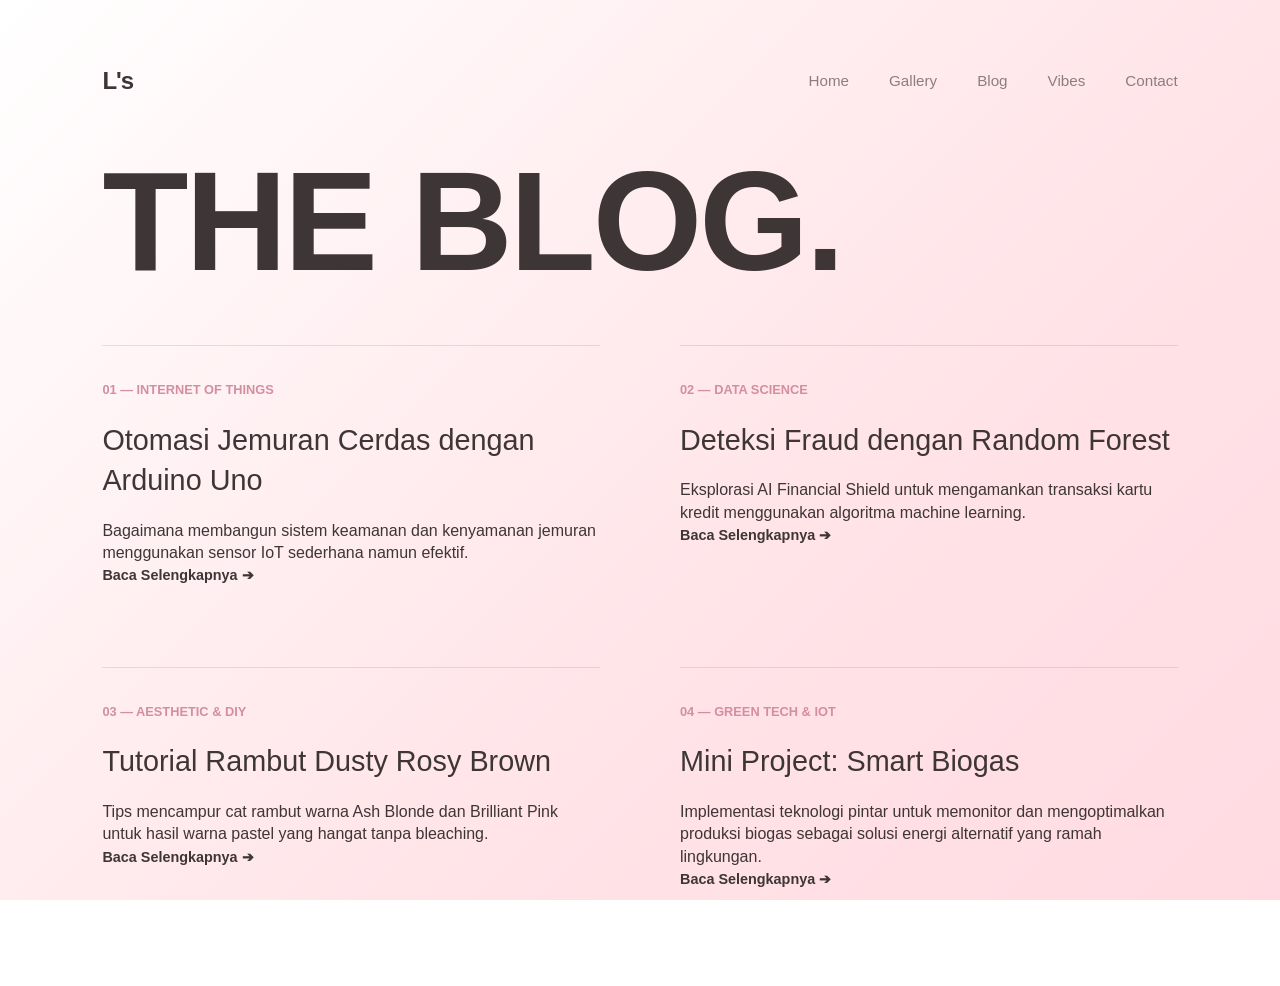
==== blog.html @ 73169fa2 "Add files via upload" ====
<!DOCTYPE html>
<html lang="id">
<head>
    <meta charset="UTF-8">
    <meta name="viewport" content="width=device-width, initial-scale=1.0">
    <title>Blog & Thoughts | L's</title>
    <link rel="stylesheet" href="assets/css/style.css">
</head>
<body>
    <nav class="navbar">
        <div class="logo">L's</div>
      <ul class="nav-links">
            <li><a href="index.html">Home</a></li>
            <li><a href="gallery.html">Gallery</a></li>
            <li><a href="blog.html">Blog</a></li>
            <li><a href="vibes.html">Vibes</a></li>
            <li><a href="contact.html">Contact</a></li>
        </ul>
    </nav>

    <main class="container">
        <h1 class="massive-title">The Blog.</h1>
       <div class="grid">
            <article class="card">
                <span>01 — Internet of Things</span>
                <h3>Otomasi Jemuran Cerdas dengan Arduino Uno</h3>
                <p>Bagaimana membangun sistem keamanan dan kenyamanan jemuran menggunakan sensor IoT sederhana namun efektif.</p>
                <a href="article-iot.html" class="read-link">Baca Selengkapnya ➔</a>
            </article>

            <article class="card">
                <span>02 — Data Science</span>
                <h3>Deteksi Fraud dengan Random Forest</h3>
                <p>Eksplorasi AI Financial Shield untuk mengamankan transaksi kartu kredit menggunakan algoritma machine learning.</p>
                <a href="article-data.html" class="read-link">Baca Selengkapnya ➔</a>
            </article>

            <article class="card">
                <span>03 — Aesthetic & DIY</span>
                <h3>Tutorial Rambut Dusty Rosy Brown</h3>
                <p>Tips mencampur cat rambut warna Ash Blonde dan Brilliant Pink untuk hasil warna pastel yang hangat tanpa bleaching.</p>
                <a href="article-hair.html" class="read-link">Baca Selengkapnya ➔</a>
            </article>

            <article class="card">
                <span>04 — Green Tech & IoT</span>
                <h3>Mini Project: Smart Biogas</h3>
                <p>Implementasi teknologi pintar untuk memonitor dan mengoptimalkan produksi biogas sebagai solusi energi alternatif yang ramah lingkungan.</p>
                <a href="article-biogas.html" class="read-link">Baca Selengkapnya ➔</a>
            </article>
        </div>
    </main>
</body>
</html>
---- assets/css/style.css ----
@import url('https://fonts.googleapis.com/css2?family=Great+Vibes&display=swap');
:root {
    --bg: #FAF6F6;
    --text: #3D3536;
    --muted: #8C7E7F;
    --accent: #EBB2C3;
    --accent-dark: #D48EA2;
    --white: #FFFFFF;
}

* { margin: 0; padding: 0; box-sizing: border-box; }

body {
    font-family: 'Inter', sans-serif;
    color: var(--text);
    line-height: 1.4;
    overflow-x: hidden;
    /* --- INI KODE EFEK PINK BERGERAKNYA --- */
    background: linear-gradient(135deg, #ffffff 0%, #ffe4e8 30%, #ffd1dc 70%, #ffffff 100%);
    background-size: 200% 200%;
    background-attachment: fixed;
    animation: gerakPink 15s ease infinite;
}

/* Animasi untuk menggerakkan gradasi pink */
@keyframes gerakPink {
    0% { background-position: 0% 50%; }
    50% { background-position: 100% 50%; }
    100% { background-position: 0% 50%; }
}

/* NAVIGATION */
.navbar {
    display: flex;
    justify-content: space-between;
    align-items: center;
    padding: 4rem 8%;
}

.logo {
    font-size: 1.5rem;
    font-weight: 700;
    letter-spacing: -1px;
}

.nav-links {
    list-style: none;
    display: flex;
    gap: 2.5rem;
}

.nav-links a {
    text-decoration: none;
    color: var(--muted);
    font-size: 0.95rem;
    font-weight: 500;
    transition: color 0.3s ease;
}

.nav-links a:hover, .nav-links a.active {
    color: var(--text);
}

/* TYPOGRAPHY */
.container { padding: 0 8% 6rem 8%; }

.massive-title {
    font-size: clamp(3.5rem, 10vw, 7.5rem);
    line-height: 0.9;
    font-weight: 400;
    letter-spacing: -4px;
    margin-bottom: 2.5rem;
}

.sub-text {
    font-size: 1.4rem;
    max-width: 650px;
    color: var(--muted);
    margin-bottom: 3.5rem;
}

/* BUTTON */
.btn {
    display: inline-block;
    padding: 1.2rem 3rem;
    background-color: var(--text);
    color: var(--white);
    text-decoration: none;
    border-radius: 100px;
    font-weight: 600;
    border: none;
    cursor: pointer;
    transition: all 0.4s ease;
}

.btn:hover {
    background-color: var(--accent);
    transform: translateY(-5px);
}

/* BLOG GRID */
.grid {
    display: grid;
    grid-template-columns: repeat(auto-fit, minmax(320px, 1fr));
    gap: 5rem;
    margin-top: 4rem;
}

.card {
    border-top: 1px solid rgba(0,0,0,0.1);
    padding-top: 2rem;
}

.card span {
    font-size: 0.8rem;
    color: var(--accent-dark);
    font-weight: 700;
    text-transform: uppercase;
}

.card h3 {
    font-size: 1.8rem;
    margin: 1.2rem 0;
    font-weight: 500;
}

.read-link {
    text-decoration: none;
    font-weight: 600;
    color: var(--text);
    font-size: 0.9rem;
}

/* GALLERY */
.gallery-grid {
    display: grid;
    grid-template-columns: repeat(2, 1fr);
    gap: 20px;
}

.gallery-item img {
    width: 100%;
    height: auto;
    border-radius: 4px;
    transition: opacity 0.4s ease;
}

.gallery-item img:hover { opacity: 0.8; }

/* FORM */
.contact-section { max-width: 700px; }

input, textarea {
    width: 100%;
    padding: 1.5rem 0;
    background: transparent;
    border: none;
    border-bottom: 1px solid rgba(0,0,0,0.1);
    font-family: inherit;
    font-size: 1.2rem;
    margin-bottom: 2.5rem;
    outline: none;
}

input:focus, textarea:focus { border-bottom-color: var(--accent); }

#status { margin-top: 1rem; font-weight: 600; color: var(--accent-dark); }

@media (max-width: 768px) {
    .navbar { flex-direction: column; gap: 2rem; padding: 2rem 8%; }
    .massive-title { letter-spacing: -2px; }
    .gallery-grid { grid-template-columns: 1fr; }
}

/* --- INTERACTIVE BACKGROUND EFFECT --- */
.bg-animation {
    position: fixed;
    top: 0;
    left: 0;
    width: 100vw;
    height: 100vh;
    z-index: -1; 
    overflow: hidden;
    background-color: transparent; /* Diganti transparan agar gradasi pink di body terlihat */
}

/* Bentuk dasar cahayanya */
.blob {
    position: absolute;
    filter: blur(90px); 
    opacity: 0.7;
    border-radius: 50%;
    transition: transform 0.1s ease-out; 
}

/* Pengaturan warna dan posisi awal masing-masing cahaya */
.blob-1 {
    width: 450px;
    height: 450px;
    background: #EBB2C3; 
    top: -10%;
    left: -10%;
}

.blob-2 {
    width: 550px;
    height: 550px;
    background: #EAE0E2; 
    top: 40%;
    right: -15%;
}

.blob-3 {
    width: 400px;
    height: 400px;
    background: #D48EA2; 
    bottom: -20%;
    left: 15%;
}

/* --- UPDATE HERO SECTION --- */
.hero {
    min-height: 85vh; 
    display: flex;
    flex-direction: column;
    justify-content: center;
    align-items: center;
    text-align: center;
}

.hero-emojis {
    font-size: 2rem;
    letter-spacing: 15px;
    margin-bottom: 1rem;
    animation: float 3s ease-in-out infinite; 
}

@keyframes float {
    0% { transform: translateY(0px); }
    50% { transform: translateY(-10px); }
    100% { transform: translateY(0px); }
}

h1.massive-title {
    font-size: clamp(3rem, 11vw, 9rem);
    line-height: 0.85;
    font-weight: 700;
    letter-spacing: -3px;
    margin-bottom: 2rem; 
    text-transform: uppercase;
}

.calligraphy-text {
    font-family: 'Great Vibes', cursive;
    font-size: clamp(3.5rem, 6vw, 6rem); 
    color: var(--accent-dark);
    margin-top: 2rem; 
    letter-spacing: 5px; 
    transform: rotate(-5deg) scaleX(1.2); 
}

/* --- ABOUT SECTION (SCROLL) --- */
.about-section {
    padding: 10rem 0;
}

.about-grid {
    display: grid;
    grid-template-columns: 1fr 1fr;
    gap: 6rem;
    align-items: center;
}

.about-text h2 {
    font-size: 3rem;
    font-weight: 300;
    margin-bottom: 2rem;
    color: var(--text);
}

.about-text p {
    font-size: 1.2rem;
    color: var(--muted);
    margin-bottom: 1.5rem;
    line-height: 1.8;
}

.about-image img {
    width: 100%;
    border-radius: 24px;
    box-shadow: 0 20px 50px rgba(0,0,0,0.06);
    transition: transform 0.5s ease;
}

.about-image img:hover {
    transform: translateY(-15px);
}

/* Animasi Muncul Saat Scroll */
.fade-in-on-scroll {
    opacity: 0;
    transform: translateY(50px);
    transition: opacity 1s ease-out, transform 1s ease-out;
}

.fade-in-on-scroll.appear {
    opacity: 1;
    transform: translateY(0);
}

/* Responsive buat HP */
@media (max-width: 768px) {
    .about-grid { grid-template-columns: 1fr; gap: 3rem; }
    h1.massive-title { line-height: 1; }
}

/* --- ARTICLE READING PAGE --- */
.article-header {
    margin-bottom: 4rem;
}

.article-header .massive-title {
    font-size: clamp(2.5rem, 6vw, 5rem); 
    letter-spacing: -2px;
}

.article-content {
    max-width: 800px; 
    font-size: 1.15rem;
    line-height: 1.8;
    color: var(--text);
}

.article-content p {
    margin-bottom: 2rem;
}

.article-content img {
    width: 100%;
    border-radius: 16px;
    margin: 2rem 0;
    box-shadow: 0 10px 30px rgba(0,0,0,0.05);
}

.back-link {
    display: inline-block;
    margin-bottom: 2rem;
    font-weight: 600;
    color: var(--accent-dark);
    text-decoration: none;
    transition: var(--transition);
}

.back-link:hover {
    color: var(--text);
    transform: translateX(-5px);
}

/* --- DIRECT CONTACT SECTION --- */
.direct-contact {
    margin-bottom: 5rem;
    border-bottom: 1px solid rgba(0,0,0,0.05);
    padding-bottom: 4rem;
}

.big-email {
    display: inline-block;
    font-size: clamp(2rem, 5vw, 4rem); 
    font-weight: 300;
    color: var(--text);
    text-decoration: none;
    margin: 1rem 0 3rem 0;
    transition: var(--transition);
}

.big-email:hover {
    color: var(--accent-dark);
    letter-spacing: 1px;
}

.social-links {
    display: flex;
    gap: 2rem;
}

.social-links a {
    text-decoration: none;
    font-weight: 600;
    font-size: 1.1rem;
    color: var(--muted);
    text-transform: uppercase;
    letter-spacing: 1px;
    transition: var(--transition);
}

.social-links a:hover {
    color: var(--accent-dark);
    transform: translateY(-3px);
}

.form-title {
    font-size: 1.2rem;
    font-weight: 600;
    margin-bottom: 2rem;
    color: var(--text);
}

/* --- VIBES & FAVORITES PAGE --- */
.vibes-section {
    margin-top: 3rem;
    margin-bottom: 5rem;
}

.section-title-small {
    font-size: 2rem;
    font-weight: 500;
    margin-bottom: 2rem;
    color: var(--text);
    border-bottom: 1px solid rgba(0,0,0,0.05);
    padding-bottom: 1rem;
}

.spotify-grid {
    display: grid;
    grid-template-columns: repeat(auto-fit, minmax(300px, 1fr));
    gap: 2rem;
}

.movie-grid {
    display: grid;
    grid-template-columns: repeat(auto-fit, minmax(200px, 1fr));
    gap: 2.5rem;
}

.movie-card img {
    width: 100%;
    border-radius: 16px;
    aspect-ratio: 2/3;
    object-fit: cover;
    margin-bottom: 1rem;
    box-shadow: 0 10px 20px rgba(0,0,0,0.08);
    transition: all 0.4s ease;
}

.movie-card img:hover {
    transform: translateY(-10px);
    box-shadow: 0 15px 30px rgba(0,0,0,0.15);
}

.movie-card h3 {
    font-size: 1.2rem;
    margin-bottom: 0.2rem;
    color: var(--text);
}

.movie-card p {
    font-size: 0.9rem;
    color: var(--muted);
}
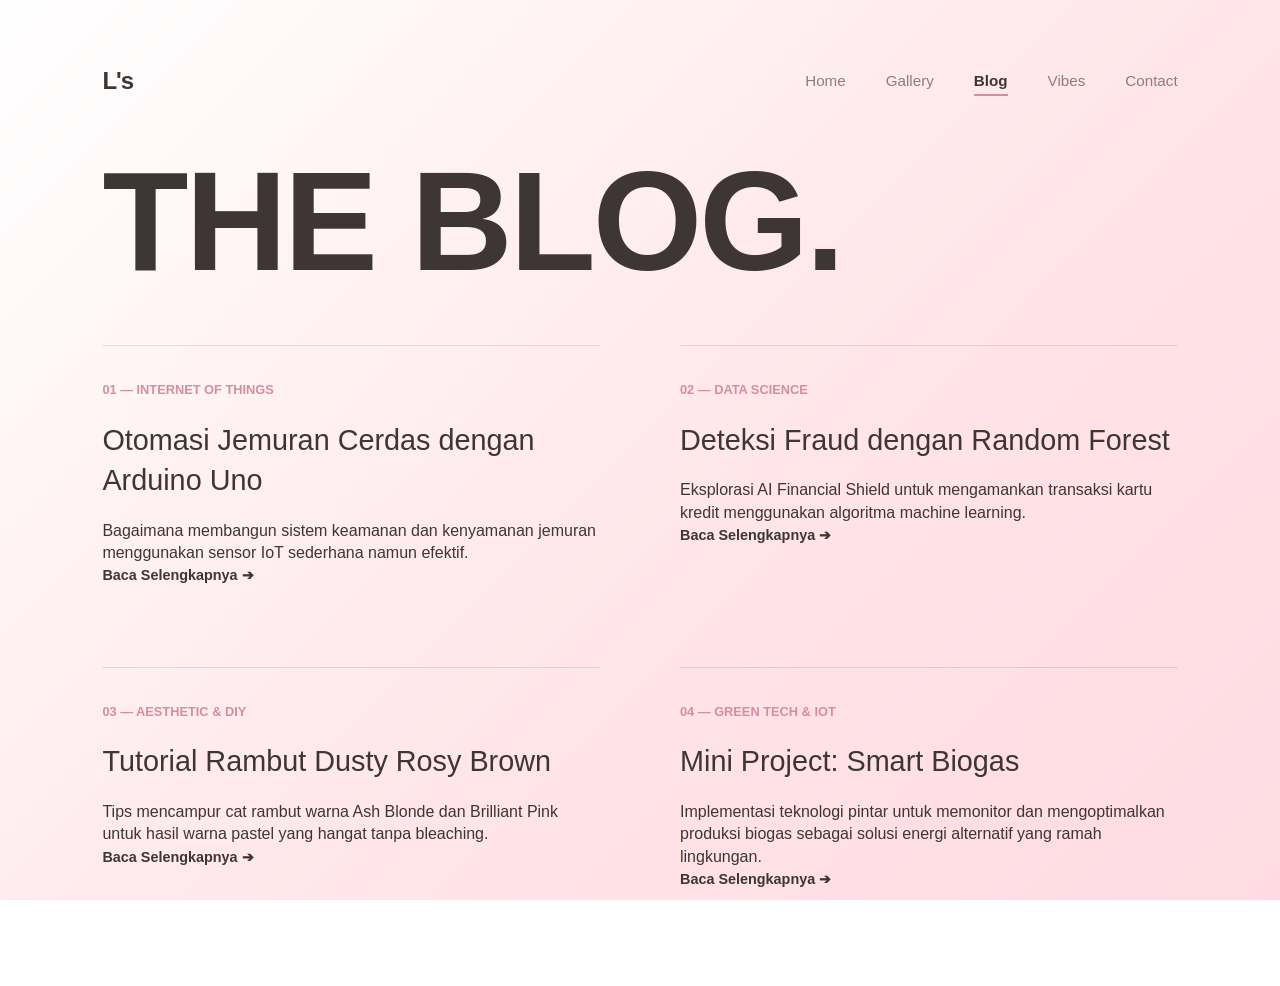
==== commit d55e5553: "blog.html" ====
--- a/blog.html
+++ b/blog.html
@@ -9,10 +9,10 @@
 <body>
     <nav class="navbar">
         <div class="logo">L's</div>
-      <ul class="nav-links">
+    <ul class="nav-links">
             <li><a href="index.html">Home</a></li>
             <li><a href="gallery.html">Gallery</a></li>
-            <li><a href="blog.html">Blog</a></li>
+            <li><a href="blog.html" class="active">Blog</a></li>
             <li><a href="vibes.html">Vibes</a></li>
             <li><a href="contact.html">Contact</a></li>
         </ul>
@@ -51,4 +51,4 @@
         </div>
     </main>
 </body>
-</html>+</html>
--- a/assets/css/style.css
+++ b/assets/css/style.css
@@ -57,8 +57,16 @@
     transition: color 0.3s ease;
 }
 
-.nav-links a:hover, .nav-links a.active {
-    color: var(--text);
+.nav-links a:hover {
+    color: var(--text);
+}
+
+/* Ini desain khusus untuk menu yang sedang aktif */
+.nav-links a.active {
+    color: var(--text);
+    font-weight: 700; /* Bikin tulisannya jadi tebal */
+    border-bottom: 2px solid var(--accent-dark); /* Kasih garis bawah estetik */
+    padding-bottom: 5px; /* Jarak antara teks dan garis bawah */
 }
 
 /* TYPOGRAPHY */
@@ -456,4 +464,4 @@
 .movie-card p {
     font-size: 0.9rem;
     color: var(--muted);
-}+}
